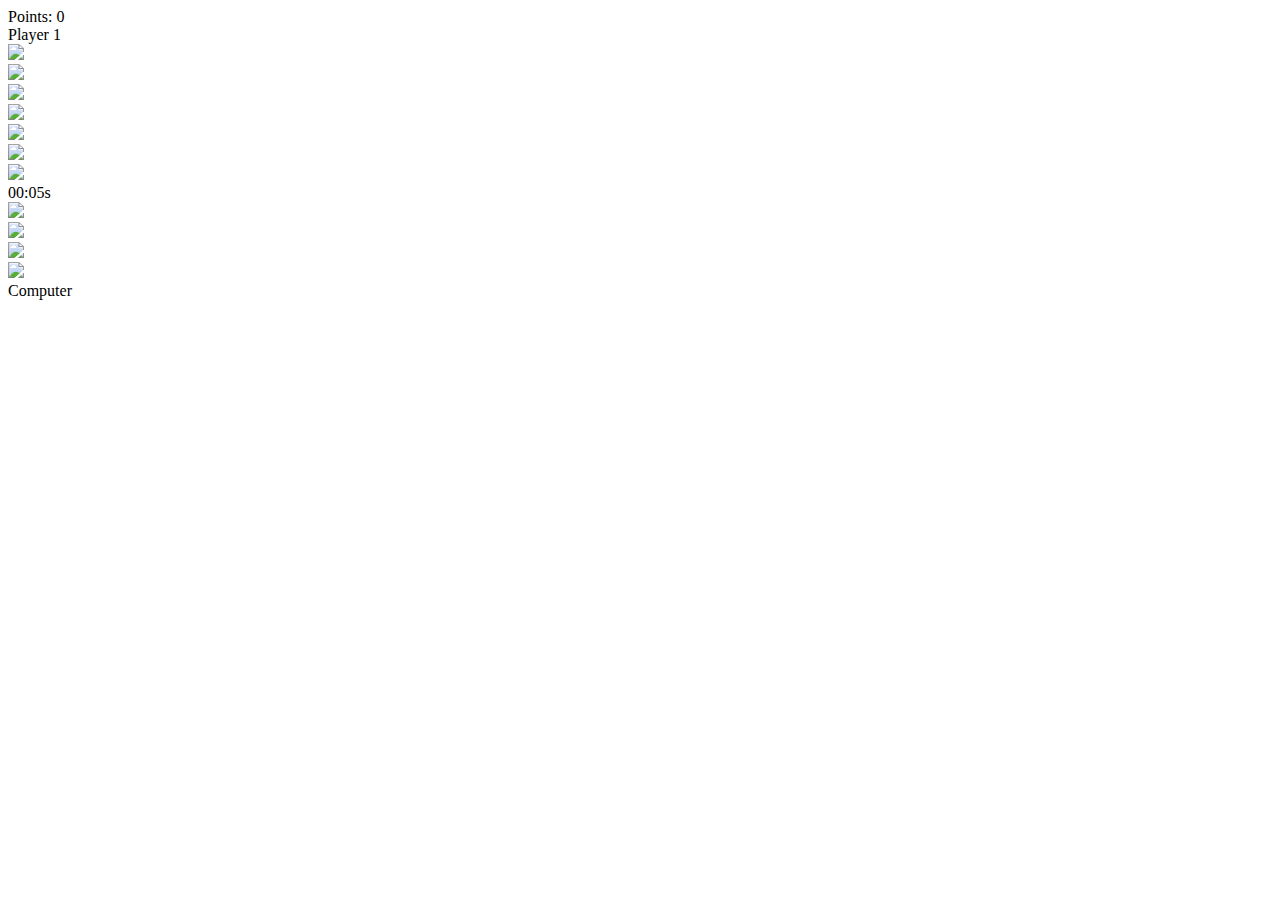
==== index.html @ 53d931bc "Add files via upload" ====
<!DOCTYPE html>
<html lang="en">
    <head>
        <meta charset="utf-8">
        <meta name="viewport" content="width=device-width, initial-scale=1">
        <title>No Audio | RPS Gaming</title>
        <meta name="description" content="Simple Game">
        <link rel="stylesheet" href="CSS/style.css">
    </head>
    <body>
        <!-- Score display -->
        <div class="score-status">
            <span class="wins"> Points: 0 </span>
        </div>
        <!-- /Score display -->
        
        <!-- The main website -->
        <div class="container">
            
            <!-- The player section -->
            <section class="player">
                <header>
                    <div class="player-btn">
                        <span> Player 1 </span>
                    </div>
                </header>
                <section class="player-section">
                    <div>
                        <img src="src/img/rock%201.jpg" id="rock">
                    </div>
                    <div>
                        <img src="src/img/paper.jpg" id="paper">
                    </div>
                    <div>
                        <img src="src/img/scissor.jpg" id="scissor">
                    </div>
                    <span>
                        <img src="src/img/double scissors.jpg" id="d-scissor">
                    </span>
                </section>
            </section>
            <!-- /The player section -->
            
            <!-- The rock paper scissor section -->
            <section class="card-slot">
                
                <section class="placement">
                    <div id="dropzone">
                        <img src="src/img/placers 2.jpg" width="100%" id="dropzone">
                    </div>
                    <div>
                        <img src="src/img/exchange.png" class="resize">
                    </div>
                    <div>
                        <img src="src/img/placers 2.jpg" width="100%">
                    </div>
                        <div class="timing-box">
                            <span id="timer" class="timer">00:05s</span>
                        </div>
                </section>
            </section>
            <!-- /The rock paper scissor section -->
            
            <!-- The computer section -->
            <section class="computer">
                <section class="player-section">
                    <div>
                        <img src="src/img/rock%201.jpg">
                    </div>
                    <div>
                        <img src="src/img/paper.jpg">
                    </div>
                    <div>
                        <img src="src/img/scissor.jpg">
                    </div>
                    <div>
                        <img src="src/img/double%20scissors.jpg">
                    </div>
                </section>
                <header>
                    <div class="player-btn">
                        <span> Computer </span>
                    </div>
                </header>
            </section>
            <!-- /The computer section -->
        </div>
    </body>
    <script src="JS/timer.js"></script>
    <script src="JS/play.js"></script>
</html>
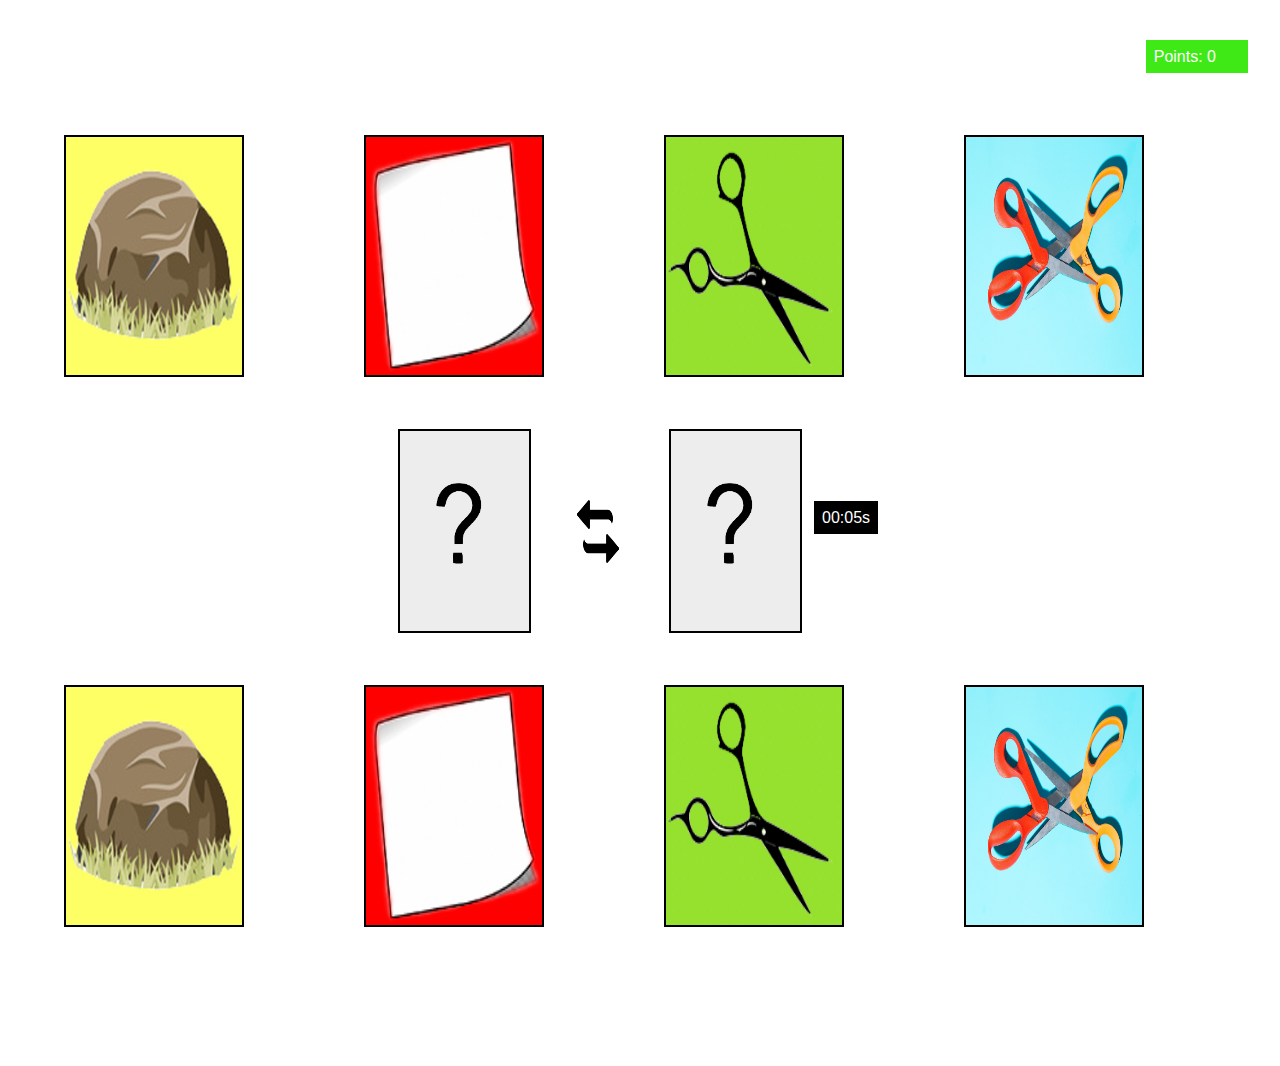
==== commit b077f529: "Update index.html" ====
--- a/index.html
+++ b/index.html
@@ -26,16 +26,16 @@
                 </header>
                 <section class="player-section">
                     <div>
-                        <img src="src/img/rock%201.jpg" id="rock">
+                        <img src="./src/rock%201.jpg" id="rock">
                     </div>
                     <div>
-                        <img src="src/img/paper.jpg" id="paper">
+                        <img src="./src/paper.jpg" id="paper">
                     </div>
                     <div>
-                        <img src="src/img/scissor.jpg" id="scissor">
+                        <img src="./src/scissor.jpg" id="scissor">
                     </div>
                     <span>
-                        <img src="src/img/double scissors.jpg" id="d-scissor">
+                        <img src="./src/double scissors.jpg" id="d-scissor">
                     </span>
                 </section>
             </section>
@@ -46,13 +46,13 @@
                 
                 <section class="placement">
                     <div id="dropzone">
-                        <img src="src/img/placers 2.jpg" width="100%" id="dropzone">
+                        <img src="./src/placers 2.jpg" width="100%" id="dropzone">
                     </div>
                     <div>
-                        <img src="src/img/exchange.png" class="resize">
+                        <img src="./src/exchange.png" class="resize">
                     </div>
                     <div>
-                        <img src="src/img/placers 2.jpg" width="100%">
+                        <img src="./src/placers 2.jpg" width="100%">
                     </div>
                         <div class="timing-box">
                             <span id="timer" class="timer">00:05s</span>
@@ -65,16 +65,16 @@
             <section class="computer">
                 <section class="player-section">
                     <div>
-                        <img src="src/img/rock%201.jpg">
+                        <img src="./src/rock 1.jpg">
                     </div>
                     <div>
-                        <img src="src/img/paper.jpg">
+                        <img src="./src/paper.jpg">
                     </div>
                     <div>
-                        <img src="src/img/scissor.jpg">
+                        <img src="./src/scissor.jpg">
                     </div>
                     <div>
-                        <img src="src/img/double%20scissors.jpg">
+                        <img src="./src/double%20scissors.jpg">
                     </div>
                 </section>
                 <header>
@@ -87,5 +87,4 @@
         </div>
     </body>
     <script src="JS/timer.js"></script>
-    <script src="JS/play.js"></script>
-</html>+</html>
--- a/CSS/style.css
+++ b/CSS/style.css
@@ -0,0 +1,91 @@
+* {
+    margin: 0;
+    padding: 0;
+    font-family: Tahoma, sans-serif;
+}
+body {
+    background-image: url(../src/img/bg-img.jpg);
+    background-repeat: no-repeat;
+    background-size: cover;
+}
+.container {
+    width: 90%;
+    margin: 3rem auto;
+}
+img {
+    border: 2px solid #000;
+}
+.player-section {
+    display: grid;
+    grid-template-columns: 1fr 1fr 1fr 1fr;
+    grid-gap: 3rem;
+}
+.player-section img {
+    width: 70%;
+    height: 238px;
+    cursor: pointer;
+}
+.player-btn {
+    text-align: center;
+    margin: 2rem 0;
+}
+.player-btn span {
+    color: #fff;
+    font: bold 3rem times new roman, sans-serif;
+}
+.placement {
+    width: 50%;
+    margin: 3rem 0 3rem 29%;
+    display: flex;
+}
+.resize {
+    width: 30%;
+    height: 30%;
+    margin: 50% 35%;
+    border: none;
+}
+.timer {
+    background: #000;
+    width: 50px;
+    height: 22px;
+    padding: .5rem;
+    margin: 2rem 1rem;
+    color: #fff;
+}
+.timing-box {
+    text-align: center;
+    padding: 5rem 5rem 0 0 ;
+}
+.score-status {
+    float: right;
+    margin-right: 2rem;
+}
+.wins {
+    background: #3ee916;
+    color: #fff;
+    padding: .5rem 2rem .5rem .5rem;
+}
+
+
+
+@media only screen and (max-width: 1000px) {
+    .player-section img {
+        width: 100%;
+        height: 200px;
+    }
+    .placement {
+        width: 80%;
+        margin-left: 12rem;
+    }
+} 
+
+@media only screen and (max-width: 550px) {
+    .player-section img {
+        width: 100%;
+        height: 2px;
+    }
+    .placement {
+        width: 80%;
+        margin-left: 12rem;
+    }
+} 
